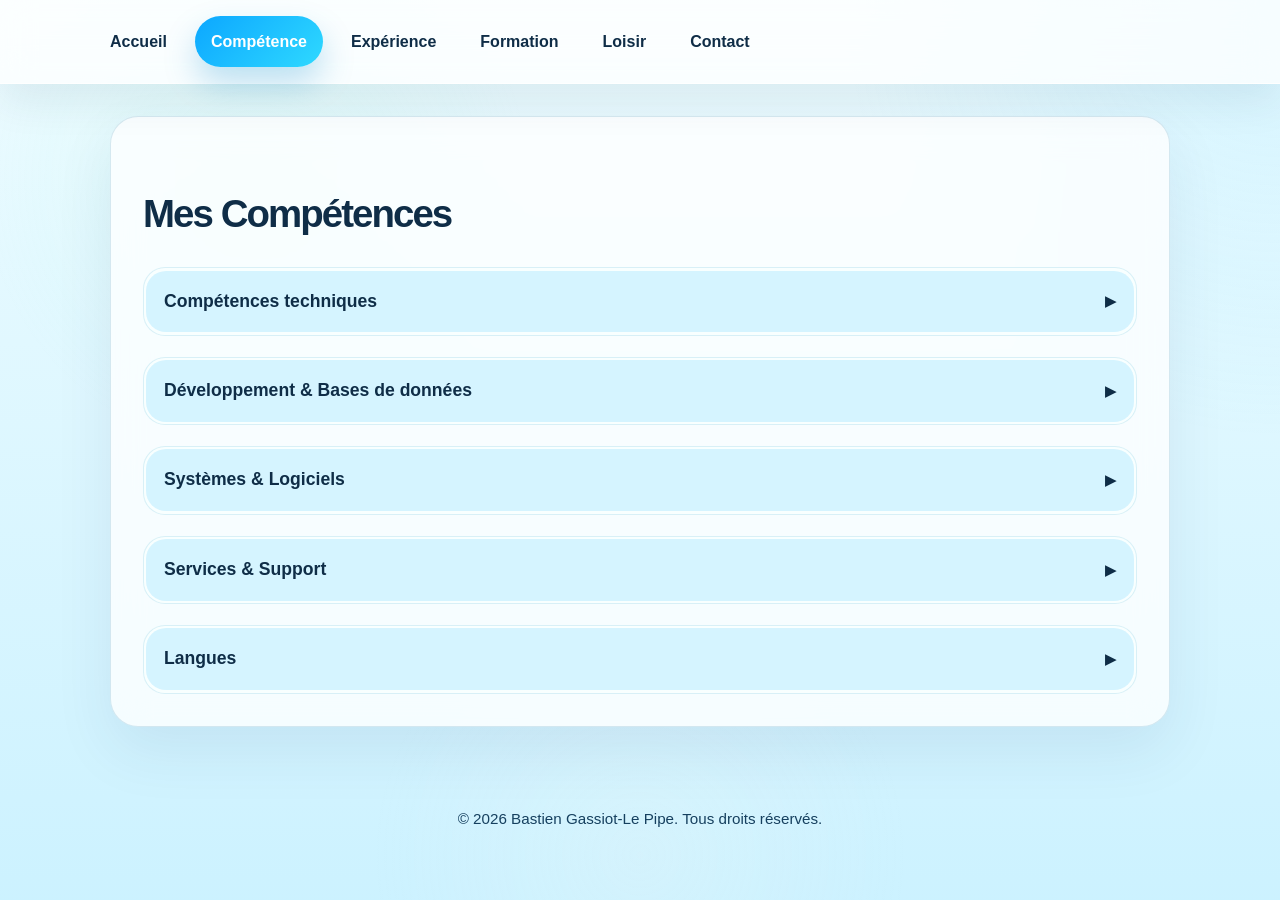
==== competence.html @ abdf5e01 "Add files via upload" ====
<!DOCTYPE html>
<html lang="fr">
<head>
    <meta charset="UTF-8">
    <meta name="viewport" content="width=device-width, initial-scale=1.0">
    <title>Compétences - Bastien Gassiot-Le Pipe</title>
    <link rel="stylesheet" href="styles.css">
</head>
<body>
    <header>
        <nav>
            <ul>
                <li><a href="index.html">Accueil</a></li>
                <li><a href="competence.html" class="active">Compétence</a></li>
                <li><a href="experience.html">Expérience</a></li>
                <li><a href="formation.html">Formation</a></li>
                <li><a href="loisir.html">Loisir</a></li>
                <li><a href="contact.html">Contact</a></li>
            </ul>
        </nav>
    </header>
    <main>
        <section>
            <h1>Mes Compétences</h1>
            <details>
                <summary>Compétences techniques</summary>
                <ul>
                    <li>Installation, configuration et maintenance de postes et équipements informatiques (matériel et réseau)</li>
                    <li>Configurer un poste de travail selon les besoins de l'utilisateur</li>
                    <li>Réaliser une configuration standard sur un poste de travail</li>
                    <li>Intégrer des composants d'équipements informatiques ou bureautiques</li>
                    <li>Changer ou réparer une pièce ou un ensemble défectueux</li>
                    <li>Démonter un équipement ou une installation</li>
                    <li>Dépanner des équipements informatiques (matériel et logiciel)</li>
                    <li>Analyser et résoudre des problèmes courants ou complexes</li>
                    <li>Installer un équipement chez un client</li>
                    <li>Réaliser un câblage réseau (switchs, routeurs, brassage)</li>
                    <li>Réseaux informatiques</li>
                </ul>
            </details>
            <details>
                <summary>Développement & Bases de données</summary>
                <ul>
                    <li>Modélisation et gestion de bases de données (MySQL, SGBD)</li>
                    <li>Microsoft Access</li>
                    <li>SQL</li>
                    <li>Java</li>
                    <li>Développement web : HTML5, CSS, PHP</li>
                    <li>Apache</li>
                    <li>GitLab</li>
                </ul>
            </details>
            <details>
                <summary>Systèmes & Logiciels</summary>
                <ul>
                    <li>Systèmes d'exploitation Windows</li>
                    <li>Systèmes d'exploitation Linux</li>
                    <li>Microsoft Office Suite bureautique</li>
                    <li>LibreOffice</li>
                </ul>
            </details>
            <details>
                <summary>Services & Support</summary>
                <ul>
                    <li>Service client</li>
                    <li>Support informatique</li>
                </ul>
            </details>
            <details>
                <summary>Langues</summary>
                <ul>
                    <li>Anglais technique</li>
                </ul>
            </details>
        </section>
    </main>
    <footer>
        <p>&copy; 2026 Bastien Gassiot-Le Pipe. Tous droits réservés.</p>
    </footer>
</body>
</html>
---- styles.css ----
:root {
    color-scheme: light;
    font-family: "Segoe UI", Frutiger, "Helvetica Neue", Arial, sans-serif;
    --main-bg: rgba(255, 255, 255, 0.86);
    --panel-bg: rgba(255, 255, 255, 0.78);
    --text: #0f2d47;
    --text-muted: #2f506a;
    --accent: #00b2ff;
    --accent-soft: rgba(0, 178, 255, 0.22);
    --border: rgba(26, 118, 162, 0.16);
    --shadow: 0 24px 60px rgba(13, 52, 96, 0.08);
}

* {
    box-sizing: border-box;
}

html {
    scroll-behavior: smooth;
}

body {
    margin: 0;
    min-height: 100vh;
    color: var(--text);
    background-image:
        linear-gradient(rgba(234, 251, 255, 0.82), rgba(193, 239, 255, 0.82));
    background-size: cover;
    background-position: center;
    background-attachment: fixed;
    background-repeat: no-repeat;
    font-size: 16px;
    line-height: 1.7;
}

body::before {
    content: "";
    position: fixed;
    inset: 0;
    background: radial-gradient(circle at top right, rgba(122, 220, 255, 0.18), transparent 28%),
                radial-gradient(circle at 20% 20%, rgba(178, 255, 224, 0.16), transparent 22%),
                radial-gradient(circle at 50% 95%, rgba(255, 248, 238, 0.14), transparent 25%);
    pointer-events: none;
}

body > * {
    position: relative;
    z-index: 1;
}

header {
    position: sticky;
    top: 0;
    z-index: 5;
    background: rgba(255, 255, 255, 0.76);
    backdrop-filter: blur(16px);
    border-bottom: 1px solid rgba(255, 255, 255, 0.8);
    box-shadow: 0 18px 40px rgba(18, 46, 78, 0.08);
}

nav {
    max-width: 1140px;
    margin: 0 auto;
    padding: 1rem 1.5rem;
}

nav ul {
    display: flex;
    flex-wrap: wrap;
    gap: 0.75rem;
    list-style: none;
    margin: 0;
    padding: 0;
}

nav a {
    display: inline-flex;
    align-items: center;
    justify-content: center;
    padding: 0.75rem 1rem;
    border-radius: 999px;
    text-decoration: none;
    color: var(--text);
    font-weight: 600;
    transition: transform 0.22s ease, background-color 0.22s ease, box-shadow 0.22s ease;
}

nav a:hover,
nav a:focus-visible {
    background: rgba(0, 178, 255, 0.18);
    transform: translateY(-1px);
}

nav a.active {
    color: #ffffff;
    background: linear-gradient(135deg, #0ca7ff 0%, #2fd9ff 100%);
    box-shadow: 0 16px 32px rgba(0, 132, 200, 0.25);
}

main {
    max-width: 1100px;
    margin: 2rem auto 3rem;
    padding: 0 1.25rem;
}

section {
    background: var(--panel-bg);
    border: 1px solid var(--border);
    border-radius: 28px;
    box-shadow: var(--shadow);
    backdrop-filter: blur(18px);
    padding: 2rem;
}

section h1 {
    font-size: clamp(2.4rem, 3vw, 3.6rem);
    margin-bottom: 0.5rem;
    letter-spacing: -0.05em;
}

section h2 {
    font-size: 1.35rem;
    margin: 1.5rem 0 0.85rem;
    color: #11668d;
}

section p,
section li {
    color: var(--text-muted);
}

section p {
    margin-bottom: 1rem;
}

section ul {
    list-style: none;
    padding: 0;
    display: grid;
    gap: 0.85rem;
}

section ul li {
    padding: 1rem 1.1rem;
    border-radius: 18px;
    background: rgba(238, 252, 255, 0.94);
    border: 1px solid rgba(71, 170, 212, 0.18);
}

article + article {
    margin-top: 1.8rem;
}

details {
    border: 1px solid rgba(71, 170, 212, 0.18);
    border-radius: 22px;
    background: rgba(248, 255, 255, 0.95);
    padding: 0.15rem;
    margin-top: 1.3rem;
}

details[open] {
    background: rgba(255, 255, 255, 0.98);
}

summary {
    list-style: none;
    cursor: pointer;
    margin: 0;
    padding: 1rem 1.1rem;
    border-radius: 20px;
    background: rgba(0, 178, 255, 0.14);
    color: #0f2d47;
    font-size: 1.1rem;
    font-weight: 700;
    transition: background 0.22s ease, color 0.22s ease;
    position: relative;
}

summary::-webkit-details-marker {
    display: none;
}

summary::after {
    content: "▶";
    position: absolute;
    right: 1.1rem;
    top: 50%;
    transform: translateY(-50%);
    font-size: 0.9rem;
    color: #0f2d47;
    transition: transform 0.22s ease;
}

details[open] summary::after {
    transform: translateY(-50%) rotate(90deg);
}

summary:hover {
    background: rgba(0, 178, 255, 0.22);
    box-shadow: 0 8px 20px rgba(0, 178, 255, 0.12);
}

details[open] summary {
    background: linear-gradient(135deg, rgba(0, 178, 255, 0.26), rgba(62, 219, 255, 0.14));
}

details ul {
    margin: 0;
    padding: 1rem 1.1rem 1.35rem;
}

details ul li {
    margin: 0.55rem 0;
    padding: 0.8rem 0.95rem;
    border-radius: 16px;
    background: rgba(243, 250, 255, 0.9);
    border: 1px solid rgba(120, 197, 235, 0.14);
}

footer {
    max-width: 1100px;
    margin: 0 auto 2rem;
    padding: 1rem 1.25rem;
    color: #16405f;
    font-size: 0.95rem;
    text-align: center;
}

form {
    display: grid;
    gap: 1.5rem;
    max-width: 600px;
    margin: 0 auto;
}

form div {
    display: flex;
    flex-direction: column;
    gap: 0.5rem;
}

label {
    font-weight: 600;
    color: #0f2d47;
}

input,
textarea {
    padding: 0.75rem;
    border: 1px solid rgba(71, 170, 212, 0.18);
    border-radius: 12px;
    background: rgba(248, 255, 255, 0.95);
    color: var(--text);
    font-family: inherit;
    font-size: 1rem;
    transition: border-color 0.22s ease, box-shadow 0.22s ease;
}

input:focus,
textarea:focus {
    outline: none;
    border-color: var(--accent);
    box-shadow: 0 0 0 3px rgba(0, 178, 255, 0.12);
}

button {
    padding: 0.75rem 1.5rem;
    border: none;
    border-radius: 999px;
    background: linear-gradient(135deg, #0ca7ff 0%, #2fd9ff 100%);
    color: #ffffff;
    font-weight: 600;
    font-size: 1rem;
    cursor: pointer;
    transition: transform 0.22s ease, box-shadow 0.22s ease;
}

button:hover {
    transform: translateY(-2px);
    box-shadow: 0 12px 28px rgba(0, 132, 200, 0.3);
}

section a {
    color: var(--accent);
    text-decoration: none;
    transition: color 0.22s ease;
}

section a:hover {
    color: #0ca7ff;
    text-decoration: underline;
}

@media (max-width: 760px) {
    nav {
        padding: 0.9rem 1rem;
    }

    nav ul {
        flex-direction: column;
        align-items: stretch;
    }

    section {
        padding: 1.4rem;
    }
}
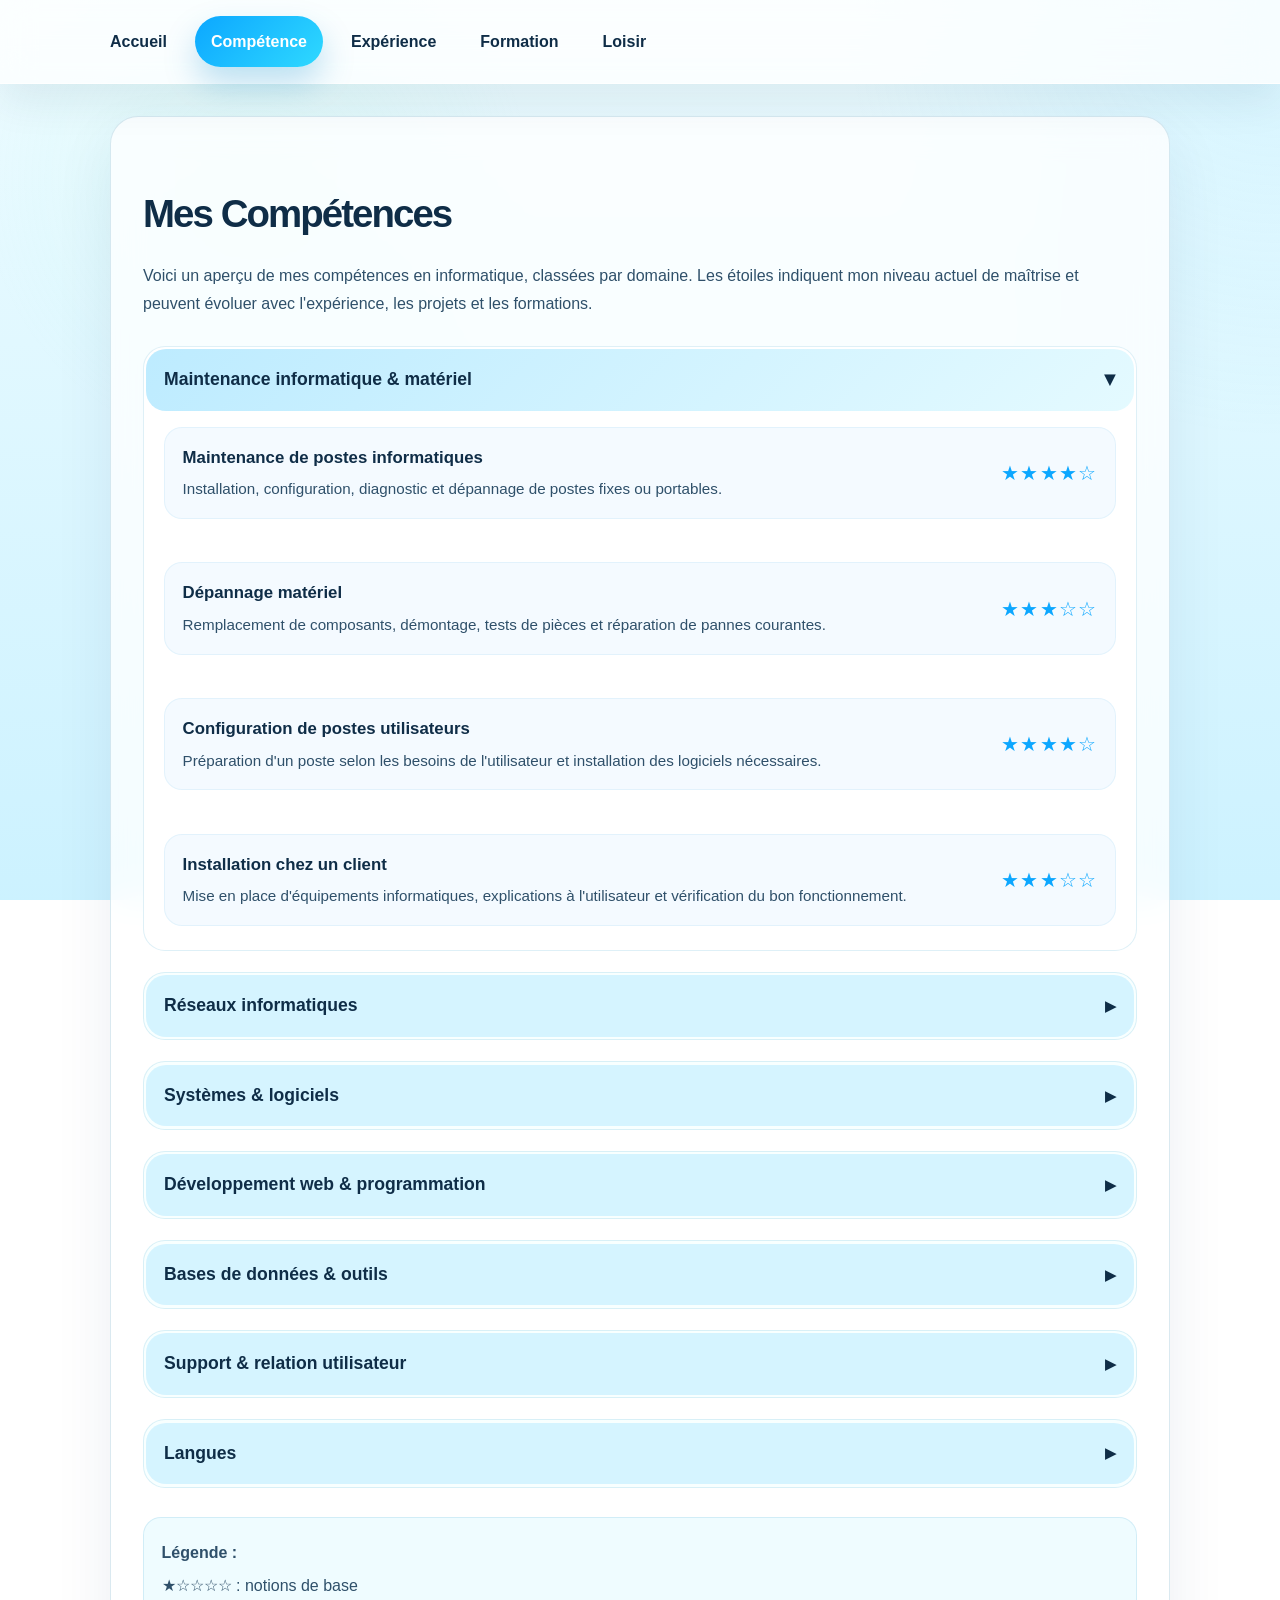
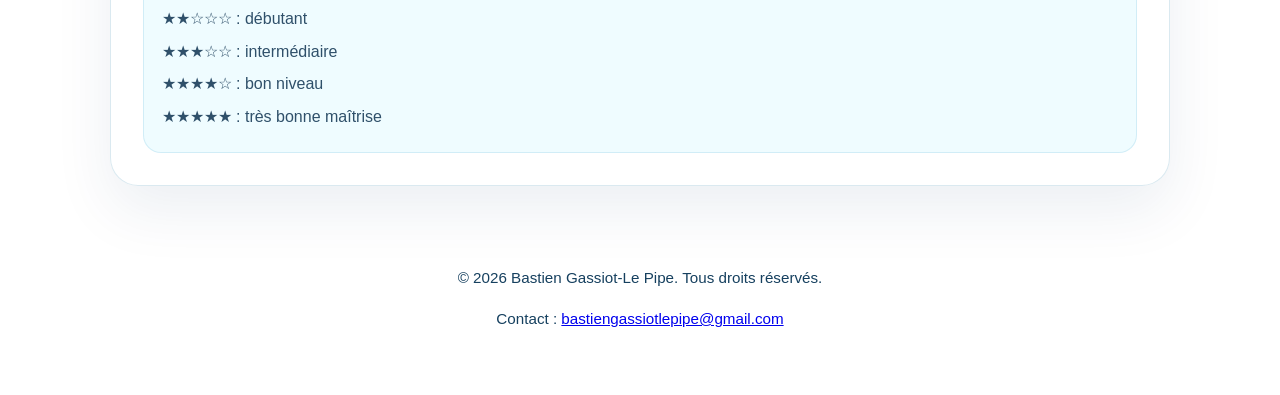
==== commit dc5012f4: "Add files via upload" ====
--- a/competence.html
+++ b/competence.html
@@ -1,81 +1,293 @@
-<!DOCTYPE html>
-<html lang="fr">
-<head>
-    <meta charset="UTF-8">
-    <meta name="viewport" content="width=device-width, initial-scale=1.0">
-    <title>Compétences - Bastien Gassiot-Le Pipe</title>
-    <link rel="stylesheet" href="styles.css">
-</head>
-<body>
-    <header>
-        <nav>
-            <ul>
-                <li><a href="index.html">Accueil</a></li>
-                <li><a href="competence.html" class="active">Compétence</a></li>
-                <li><a href="experience.html">Expérience</a></li>
-                <li><a href="formation.html">Formation</a></li>
-                <li><a href="loisir.html">Loisir</a></li>
-                <li><a href="contact.html">Contact</a></li>
-            </ul>
-        </nav>
-    </header>
-    <main>
-        <section>
-            <h1>Mes Compétences</h1>
-            <details>
-                <summary>Compétences techniques</summary>
-                <ul>
-                    <li>Installation, configuration et maintenance de postes et équipements informatiques (matériel et réseau)</li>
-                    <li>Configurer un poste de travail selon les besoins de l'utilisateur</li>
-                    <li>Réaliser une configuration standard sur un poste de travail</li>
-                    <li>Intégrer des composants d'équipements informatiques ou bureautiques</li>
-                    <li>Changer ou réparer une pièce ou un ensemble défectueux</li>
-                    <li>Démonter un équipement ou une installation</li>
-                    <li>Dépanner des équipements informatiques (matériel et logiciel)</li>
-                    <li>Analyser et résoudre des problèmes courants ou complexes</li>
-                    <li>Installer un équipement chez un client</li>
-                    <li>Réaliser un câblage réseau (switchs, routeurs, brassage)</li>
-                    <li>Réseaux informatiques</li>
-                </ul>
-            </details>
-            <details>
-                <summary>Développement & Bases de données</summary>
-                <ul>
-                    <li>Modélisation et gestion de bases de données (MySQL, SGBD)</li>
-                    <li>Microsoft Access</li>
-                    <li>SQL</li>
-                    <li>Java</li>
-                    <li>Développement web : HTML5, CSS, PHP</li>
-                    <li>Apache</li>
-                    <li>GitLab</li>
-                </ul>
-            </details>
-            <details>
-                <summary>Systèmes & Logiciels</summary>
-                <ul>
-                    <li>Systèmes d'exploitation Windows</li>
-                    <li>Systèmes d'exploitation Linux</li>
-                    <li>Microsoft Office Suite bureautique</li>
-                    <li>LibreOffice</li>
-                </ul>
-            </details>
-            <details>
-                <summary>Services & Support</summary>
-                <ul>
-                    <li>Service client</li>
-                    <li>Support informatique</li>
-                </ul>
-            </details>
-            <details>
-                <summary>Langues</summary>
-                <ul>
-                    <li>Anglais technique</li>
-                </ul>
-            </details>
-        </section>
-    </main>
-    <footer>
-        <p>&copy; 2026 Bastien Gassiot-Le Pipe. Tous droits réservés.</p>
-    </footer>
-</body>
-</html>+<!DOCTYPE html>
+<html lang="fr">
+<head>
+    <meta charset="UTF-8">
+    <meta name="viewport" content="width=device-width, initial-scale=1.0">
+    <title>Compétences - Bastien Gassiot-Le Pipe</title>
+    <link rel="stylesheet" href="styles.css">
+</head>
+<body>
+    <header>
+        <nav>
+            <ul>
+                <li><a href="index.html">Accueil</a></li>
+                <li><a href="competence.html" class="active">Compétence</a></li>
+                <li><a href="experience.html">Expérience</a></li>
+                <li><a href="formation.html">Formation</a></li>
+                <li><a href="loisir.html">Loisir</a></li>
+            </ul>
+        </nav>
+    </header>
+
+    <main>
+        <section>
+            <h1>Mes Compétences</h1>
+
+            <p class="intro-competences">
+                Voici un aperçu de mes compétences en informatique, classées par domaine. Les étoiles indiquent mon niveau actuel de maîtrise et peuvent évoluer avec l'expérience, les projets et les formations.
+            </p>
+
+            <details open>
+                <summary>Maintenance informatique & matériel</summary>
+
+                <div class="competence-category">
+                    <article class="skill-card">
+                        <div>
+                            <h3>Maintenance de postes informatiques</h3>
+                            <p>Installation, configuration, diagnostic et dépannage de postes fixes ou portables.</p>
+                        </div>
+                        <div class="stars" aria-label="Niveau à modifier">★★★★☆</div>
+                    </article>
+
+                    <article class="skill-card">
+                        <div>
+                            <h3>Dépannage matériel</h3>
+                            <p>Remplacement de composants, démontage, tests de pièces et réparation de pannes courantes.</p>
+                        </div>
+                        <div class="stars" aria-label="Niveau à modifier">★★★☆☆</div>
+                    </article>
+
+                    <article class="skill-card">
+                        <div>
+                            <h3>Configuration de postes utilisateurs</h3>
+                            <p>Préparation d'un poste selon les besoins de l'utilisateur et installation des logiciels nécessaires.</p>
+                        </div>
+                        <div class="stars" aria-label="Niveau à modifier">★★★★☆</div>
+                    </article>
+
+                    <article class="skill-card">
+                        <div>
+                            <h3>Installation chez un client</h3>
+                            <p>Mise en place d'équipements informatiques, explications à l'utilisateur et vérification du bon fonctionnement.</p>
+                        </div>
+                        <div class="stars" aria-label="Niveau à modifier">★★★☆☆</div>
+                    </article>
+                </div>
+            </details>
+
+            <details>
+                <summary>Réseaux informatiques</summary>
+
+                <div class="competence-category">
+                    <article class="skill-card">
+                        <div>
+                            <h3>Câblage réseau</h3>
+                            <p>Réalisation, test et organisation de câbles RJ45, brassage, switchs et routeurs.</p>
+                        </div>
+                        <div class="stars" aria-label="Niveau à modifier">★★☆☆☆</div>
+                    </article>
+
+                    <article class="skill-card">
+                        <div>
+                            <h3>Configuration réseau de base</h3>
+                            <p>Paramétrage IP, DNS, connexion au domaine et résolution de problèmes réseau courants.</p>
+                        </div>
+                        <div class="stars" aria-label="Niveau à modifier">★★☆☆☆</div>
+                    </article>
+
+                    <article class="skill-card">
+                        <div>
+                            <h3>Analyse de problèmes réseau</h3>
+                            <p>Identification des causes possibles d'une panne réseau et recherche de solutions adaptées.</p>
+                        </div>
+                        <div class="stars" aria-label="Niveau à modifier">★★☆☆☆</div>
+                    </article>
+                </div>
+            </details>
+
+            <details>
+                <summary>Systèmes & logiciels</summary>
+
+                <div class="competence-category">
+                    <article class="skill-card">
+                        <div>
+                            <h3>Windows</h3>
+                            <p>Installation, configuration, dépannage, gestion des paramètres système et support utilisateur.</p>
+                        </div>
+                        <div class="stars" aria-label="Niveau à modifier">★★★★☆</div>
+                    </article>
+
+                    <article class="skill-card">
+                        <div>
+                            <h3>Linux</h3>
+                            <p>Utilisation, configuration de base, terminal, installation de logiciels et résolution de problèmes courants.</p>
+                        </div>
+                        <div class="stars" aria-label="Niveau à modifier">★★★☆☆</div>
+                    </article>
+
+                    <article class="skill-card">
+                        <div>
+                            <h3>Suite bureautique</h3>
+                            <p>Utilisation de Microsoft Office et LibreOffice pour la rédaction, les tableaux et la mise en forme de documents.</p>
+                        </div>
+                        <div class="stars" aria-label="Niveau à modifier">★★★★☆</div>
+                    </article>
+
+                    <article class="skill-card">
+                        <div>
+                            <h3>Apache</h3>
+                            <p>Installation et utilisation dans le cadre de projets web et d'environnements de développement.</p>
+                        </div>
+                        <div class="stars" aria-label="Niveau à modifier">★★★☆☆</div>
+                    </article>
+                </div>
+            </details>
+
+            <details>
+                <summary>Développement web & programmation</summary>
+
+                <div class="competence-category">
+                    <article class="skill-card">
+                        <div>
+                            <h3>HTML5</h3>
+                            <p>Création de pages web structurées, lisibles et adaptées à différents contenus.</p>
+                        </div>
+                        <div class="stars" aria-label="Niveau à modifier">★★★★☆</div>
+                    </article>
+
+                    <article class="skill-card">
+                        <div>
+                            <h3>CSS</h3>
+                            <p>Mise en forme de pages web, responsive design, couleurs, espacements et amélioration visuelle.</p>
+                        </div>
+                        <div class="stars" aria-label="Niveau à modifier">★☆☆☆☆</div>
+                    </article>
+
+                    <article class="skill-card">
+                        <div>
+                            <h3>PHP</h3>
+                            <p>Création de fonctionnalités côté serveur et interaction avec des bases de données.</p>
+                        </div>
+                        <div class="stars" aria-label="Niveau à modifier">★★★★☆</div>
+                    </article>
+
+                    <article class="skill-card">
+                        <div>
+                            <h3>Java</h3>
+                            <p>Programmation orientée objet, exercices et projets réalisés dans le cadre de la formation.</p>
+                        </div>
+                        <div class="stars" aria-label="Niveau à modifier">★★☆☆☆</div>
+                    </article>
+
+                    <article class="skill-card">
+                        <div>
+                            <h3>JavaScript</h3>
+                            <p>Utilisation pour des projets web et des projets personnels, notamment l'automatisation et les bots Discord.</p>
+                        </div>
+                        <div class="stars" aria-label="Niveau à modifier">★☆☆☆☆</div>
+                    </article>
+                </div>
+            </details>
+
+            <details>
+                <summary>Bases de données & outils</summary>
+
+                <div class="competence-category">
+                    <article class="skill-card">
+                        <div>
+                            <h3>SQL</h3>
+                            <p>Création, modification et interrogation de bases de données relationnelles.</p>
+                        </div>
+                        <div class="stars" aria-label="Niveau à modifier">★★★★☆</div>
+                    </article>
+
+                    <article class="skill-card">
+                        <div>
+                            <h3>MySQL</h3>
+                            <p>Gestion de bases de données dans le cadre de projets web et de formation.</p>
+                        </div>
+                        <div class="stars" aria-label="Niveau à modifier">★★★★☆</div>
+                    </article>
+
+                    <article class="skill-card">
+                        <div>
+                            <h3>Microsoft Access</h3>
+                            <p>Modification d'outils existants, requêtes, formulaires et automatisation avec Visual Basic.</p>
+                        </div>
+                        <div class="stars" aria-label="Niveau à modifier">★★☆☆☆</div>
+                    </article>
+
+                    <article class="skill-card">
+                        <div>
+                            <h3>GitLab</h3>
+                            <p>Utilisation pour le suivi de projets, la gestion de versions et le travail organisé sur du code.</p>
+                        </div>
+                        <div class="stars" aria-label="Niveau à modifier">★★★☆☆</div>
+                    </article>
+                </div>
+            </details>
+
+            <details>
+                <summary>Support & relation utilisateur</summary>
+
+                <div class="competence-category">
+                    <article class="skill-card">
+                        <div>
+                            <h3>Support informatique</h3>
+                            <p>Assistance aux utilisateurs, diagnostic, résolution de problèmes et accompagnement à distance ou sur site.</p>
+                        </div>
+                        <div class="stars" aria-label="Niveau à modifier">★★★☆☆</div>
+                    </article>
+
+                    <article class="skill-card">
+                        <div>
+                            <h3>Service client</h3>
+                            <p>Écoute du besoin, explications claires, patience et adaptation au niveau technique de l'utilisateur.</p>
+                        </div>
+                        <div class="stars" aria-label="Niveau à modifier">★☆☆☆☆</div>
+                    </article>
+
+                    <article class="skill-card">
+                        <div>
+                            <h3>Gestion de tickets</h3>
+                            <p>Suivi de demandes, priorisation, documentation des actions et coordination avec les équipes techniques.</p>
+                        </div>
+                        <div class="stars" aria-label="Niveau à modifier">★★★☆☆</div>
+                    </article>
+                </div>
+            </details>
+
+            <details>
+                <summary>Langues</summary>
+
+                <div class="competence-category">
+                    <article class="skill-card">
+                        <div>
+                            <h3>Français</h3>
+                            <p>Langue maternelle.</p>
+                        </div>
+                        <div class="stars" aria-label="Niveau à modifier">★★★★★</div>
+                    </article>
+
+                    <article class="skill-card">
+                        <div>
+                            <h3>Anglais technique</h3>
+                            <p>Lecture de documentation technique, compréhension de messages d'erreur et recherche de solutions.</p>
+                        </div>
+                        <div class="stars" aria-label="Niveau à modifier">★★★★☆</div>
+                    </article>
+                </div>
+            </details>
+
+            <div class="legend">
+                <p><strong>Légende :</strong></p>
+                <p>★☆☆☆☆ : notions de base</p>
+                <p>★★☆☆☆ : débutant</p>
+                <p>★★★☆☆ : intermédiaire</p>
+                <p>★★★★☆ : bon niveau</p>
+                <p>★★★★★ : très bonne maîtrise</p>
+            </div>
+        </section>
+    </main>
+    <footer>
+        <p>&copy; 2026 Bastien Gassiot-Le Pipe. Tous droits réservés.</p>
+
+        <p>
+            Contact :
+            <a href="mailto:tonmail@email.fr">
+                bastiengassiotlepipe@gmail.com
+            </a>
+        </p>
+    </footer>
+</body>
+</html>
--- a/styles.css
+++ b/styles.css
@@ -1,308 +1,394 @@
-:root {
-    color-scheme: light;
-    font-family: "Segoe UI", Frutiger, "Helvetica Neue", Arial, sans-serif;
-    --main-bg: rgba(255, 255, 255, 0.86);
-    --panel-bg: rgba(255, 255, 255, 0.78);
-    --text: #0f2d47;
-    --text-muted: #2f506a;
-    --accent: #00b2ff;
-    --accent-soft: rgba(0, 178, 255, 0.22);
-    --border: rgba(26, 118, 162, 0.16);
-    --shadow: 0 24px 60px rgba(13, 52, 96, 0.08);
-}
-
-* {
-    box-sizing: border-box;
-}
-
-html {
-    scroll-behavior: smooth;
-}
-
-body {
-    margin: 0;
-    min-height: 100vh;
-    color: var(--text);
-    background-image:
-        linear-gradient(rgba(234, 251, 255, 0.82), rgba(193, 239, 255, 0.82));
-    background-size: cover;
-    background-position: center;
-    background-attachment: fixed;
-    background-repeat: no-repeat;
-    font-size: 16px;
-    line-height: 1.7;
-}
-
-body::before {
-    content: "";
-    position: fixed;
-    inset: 0;
-    background: radial-gradient(circle at top right, rgba(122, 220, 255, 0.18), transparent 28%),
-                radial-gradient(circle at 20% 20%, rgba(178, 255, 224, 0.16), transparent 22%),
-                radial-gradient(circle at 50% 95%, rgba(255, 248, 238, 0.14), transparent 25%);
-    pointer-events: none;
-}
-
-body > * {
-    position: relative;
-    z-index: 1;
-}
-
-header {
-    position: sticky;
-    top: 0;
-    z-index: 5;
-    background: rgba(255, 255, 255, 0.76);
-    backdrop-filter: blur(16px);
-    border-bottom: 1px solid rgba(255, 255, 255, 0.8);
-    box-shadow: 0 18px 40px rgba(18, 46, 78, 0.08);
-}
-
-nav {
-    max-width: 1140px;
-    margin: 0 auto;
-    padding: 1rem 1.5rem;
-}
-
-nav ul {
-    display: flex;
-    flex-wrap: wrap;
-    gap: 0.75rem;
-    list-style: none;
-    margin: 0;
-    padding: 0;
-}
-
-nav a {
-    display: inline-flex;
-    align-items: center;
-    justify-content: center;
-    padding: 0.75rem 1rem;
-    border-radius: 999px;
-    text-decoration: none;
-    color: var(--text);
-    font-weight: 600;
-    transition: transform 0.22s ease, background-color 0.22s ease, box-shadow 0.22s ease;
-}
-
-nav a:hover,
-nav a:focus-visible {
-    background: rgba(0, 178, 255, 0.18);
-    transform: translateY(-1px);
-}
-
-nav a.active {
-    color: #ffffff;
-    background: linear-gradient(135deg, #0ca7ff 0%, #2fd9ff 100%);
-    box-shadow: 0 16px 32px rgba(0, 132, 200, 0.25);
-}
-
-main {
-    max-width: 1100px;
-    margin: 2rem auto 3rem;
-    padding: 0 1.25rem;
-}
-
-section {
-    background: var(--panel-bg);
-    border: 1px solid var(--border);
-    border-radius: 28px;
-    box-shadow: var(--shadow);
-    backdrop-filter: blur(18px);
-    padding: 2rem;
-}
-
-section h1 {
-    font-size: clamp(2.4rem, 3vw, 3.6rem);
-    margin-bottom: 0.5rem;
-    letter-spacing: -0.05em;
-}
-
-section h2 {
-    font-size: 1.35rem;
-    margin: 1.5rem 0 0.85rem;
-    color: #11668d;
-}
-
-section p,
-section li {
-    color: var(--text-muted);
-}
-
-section p {
-    margin-bottom: 1rem;
-}
-
-section ul {
-    list-style: none;
-    padding: 0;
-    display: grid;
-    gap: 0.85rem;
-}
-
-section ul li {
-    padding: 1rem 1.1rem;
-    border-radius: 18px;
-    background: rgba(238, 252, 255, 0.94);
-    border: 1px solid rgba(71, 170, 212, 0.18);
-}
-
-article + article {
-    margin-top: 1.8rem;
-}
-
-details {
-    border: 1px solid rgba(71, 170, 212, 0.18);
-    border-radius: 22px;
-    background: rgba(248, 255, 255, 0.95);
-    padding: 0.15rem;
-    margin-top: 1.3rem;
-}
-
-details[open] {
-    background: rgba(255, 255, 255, 0.98);
-}
-
-summary {
-    list-style: none;
-    cursor: pointer;
-    margin: 0;
-    padding: 1rem 1.1rem;
-    border-radius: 20px;
-    background: rgba(0, 178, 255, 0.14);
-    color: #0f2d47;
-    font-size: 1.1rem;
-    font-weight: 700;
-    transition: background 0.22s ease, color 0.22s ease;
-    position: relative;
-}
-
-summary::-webkit-details-marker {
-    display: none;
-}
-
-summary::after {
-    content: "▶";
-    position: absolute;
-    right: 1.1rem;
-    top: 50%;
-    transform: translateY(-50%);
-    font-size: 0.9rem;
-    color: #0f2d47;
-    transition: transform 0.22s ease;
-}
-
-details[open] summary::after {
-    transform: translateY(-50%) rotate(90deg);
-}
-
-summary:hover {
-    background: rgba(0, 178, 255, 0.22);
-    box-shadow: 0 8px 20px rgba(0, 178, 255, 0.12);
-}
-
-details[open] summary {
-    background: linear-gradient(135deg, rgba(0, 178, 255, 0.26), rgba(62, 219, 255, 0.14));
-}
-
-details ul {
-    margin: 0;
-    padding: 1rem 1.1rem 1.35rem;
-}
-
-details ul li {
-    margin: 0.55rem 0;
-    padding: 0.8rem 0.95rem;
-    border-radius: 16px;
-    background: rgba(243, 250, 255, 0.9);
-    border: 1px solid rgba(120, 197, 235, 0.14);
-}
-
-footer {
-    max-width: 1100px;
-    margin: 0 auto 2rem;
-    padding: 1rem 1.25rem;
-    color: #16405f;
-    font-size: 0.95rem;
-    text-align: center;
-}
-
-form {
-    display: grid;
-    gap: 1.5rem;
-    max-width: 600px;
-    margin: 0 auto;
-}
-
-form div {
-    display: flex;
-    flex-direction: column;
-    gap: 0.5rem;
-}
-
-label {
-    font-weight: 600;
-    color: #0f2d47;
-}
-
-input,
-textarea {
-    padding: 0.75rem;
-    border: 1px solid rgba(71, 170, 212, 0.18);
-    border-radius: 12px;
-    background: rgba(248, 255, 255, 0.95);
-    color: var(--text);
-    font-family: inherit;
-    font-size: 1rem;
-    transition: border-color 0.22s ease, box-shadow 0.22s ease;
-}
-
-input:focus,
-textarea:focus {
-    outline: none;
-    border-color: var(--accent);
-    box-shadow: 0 0 0 3px rgba(0, 178, 255, 0.12);
-}
-
-button {
-    padding: 0.75rem 1.5rem;
-    border: none;
-    border-radius: 999px;
-    background: linear-gradient(135deg, #0ca7ff 0%, #2fd9ff 100%);
-    color: #ffffff;
-    font-weight: 600;
-    font-size: 1rem;
-    cursor: pointer;
-    transition: transform 0.22s ease, box-shadow 0.22s ease;
-}
-
-button:hover {
-    transform: translateY(-2px);
-    box-shadow: 0 12px 28px rgba(0, 132, 200, 0.3);
-}
-
-section a {
-    color: var(--accent);
-    text-decoration: none;
-    transition: color 0.22s ease;
-}
-
-section a:hover {
-    color: #0ca7ff;
-    text-decoration: underline;
-}
-
-@media (max-width: 760px) {
-    nav {
-        padding: 0.9rem 1rem;
-    }
-
-    nav ul {
-        flex-direction: column;
-        align-items: stretch;
-    }
-
-    section {
-        padding: 1.4rem;
-    }
-}
+:root {
+    color-scheme: light;
+    font-family: "Segoe UI", Frutiger, "Helvetica Neue", Arial, sans-serif;
+    --main-bg: rgba(255, 255, 255, 0.86);
+    --panel-bg: rgba(255, 255, 255, 0.78);
+    --text: #0f2d47;
+    --text-muted: #2f506a;
+    --accent: #00b2ff;
+    --accent-soft: rgba(0, 178, 255, 0.22);
+    --border: rgba(26, 118, 162, 0.16);
+    --shadow: 0 24px 60px rgba(13, 52, 96, 0.08);
+}
+
+* {
+    box-sizing: border-box;
+}
+
+html {
+    scroll-behavior: smooth;
+}
+
+body {
+    margin: 0;
+    min-height: 100vh;
+    color: var(--text);
+    background-image:
+        linear-gradient(rgba(234, 251, 255, 0.82), rgba(193, 239, 255, 0.82));
+    background-size: cover;
+    background-position: center;
+    background-attachment: fixed;
+    background-repeat: no-repeat;
+    font-size: 16px;
+    line-height: 1.7;
+}
+
+body::before {
+    content: "";
+    position: fixed;
+    inset: 0;
+    background: radial-gradient(circle at top right, rgba(122, 220, 255, 0.18), transparent 28%),
+                radial-gradient(circle at 20% 20%, rgba(178, 255, 224, 0.16), transparent 22%),
+                radial-gradient(circle at 50% 95%, rgba(255, 248, 238, 0.14), transparent 25%);
+    pointer-events: none;
+}
+
+body > * {
+    position: relative;
+    z-index: 1;
+}
+
+header {
+    position: sticky;
+    top: 0;
+    z-index: 5;
+    background: rgba(255, 255, 255, 0.76);
+    backdrop-filter: blur(16px);
+    border-bottom: 1px solid rgba(255, 255, 255, 0.8);
+    box-shadow: 0 18px 40px rgba(18, 46, 78, 0.08);
+}
+
+nav {
+    max-width: 1140px;
+    margin: 0 auto;
+    padding: 1rem 1.5rem;
+}
+
+nav ul {
+    display: flex;
+    flex-wrap: wrap;
+    gap: 0.75rem;
+    list-style: none;
+    margin: 0;
+    padding: 0;
+}
+
+nav a {
+    display: inline-flex;
+    align-items: center;
+    justify-content: center;
+    padding: 0.75rem 1rem;
+    border-radius: 999px;
+    text-decoration: none;
+    color: var(--text);
+    font-weight: 600;
+    transition: transform 0.22s ease, background-color 0.22s ease, box-shadow 0.22s ease;
+}
+
+nav a:hover,
+nav a:focus-visible {
+    background: rgba(0, 178, 255, 0.18);
+    transform: translateY(-1px);
+}
+
+nav a.active {
+    color: #ffffff;
+    background: linear-gradient(135deg, #0ca7ff 0%, #2fd9ff 100%);
+    box-shadow: 0 16px 32px rgba(0, 132, 200, 0.25);
+}
+
+main {
+    max-width: 1100px;
+    margin: 2rem auto 3rem;
+    padding: 0 1.25rem;
+}
+
+section {
+    background: var(--panel-bg);
+    border: 1px solid var(--border);
+    border-radius: 28px;
+    box-shadow: var(--shadow);
+    backdrop-filter: blur(18px);
+    padding: 2rem;
+}
+
+section h1 {
+    font-size: clamp(2.4rem, 3vw, 3.6rem);
+    margin-bottom: 0.5rem;
+    letter-spacing: -0.05em;
+}
+
+section h2 {
+    font-size: 1.35rem;
+    margin: 1.5rem 0 0.85rem;
+    color: #11668d;
+}
+
+section p,
+section li {
+    color: var(--text-muted);
+}
+
+section p {
+    margin-bottom: 1rem;
+}
+
+section ul {
+    list-style: none;
+    padding: 0;
+    display: grid;
+    gap: 0.85rem;
+}
+
+section ul li {
+    padding: 1rem 1.1rem;
+    border-radius: 18px;
+    background: rgba(238, 252, 255, 0.94);
+    border: 1px solid rgba(71, 170, 212, 0.18);
+}
+
+article + article {
+    margin-top: 1.8rem;
+}
+
+details {
+    border: 1px solid rgba(71, 170, 212, 0.18);
+    border-radius: 22px;
+    background: rgba(248, 255, 255, 0.95);
+    padding: 0.15rem;
+    margin-top: 1.3rem;
+}
+
+details[open] {
+    background: rgba(255, 255, 255, 0.98);
+}
+
+summary {
+    list-style: none;
+    cursor: pointer;
+    margin: 0;
+    padding: 1rem 1.1rem;
+    border-radius: 20px;
+    background: rgba(0, 178, 255, 0.14);
+    color: #0f2d47;
+    font-size: 1.1rem;
+    font-weight: 700;
+    transition: background 0.22s ease, color 0.22s ease;
+    position: relative;
+}
+
+summary::-webkit-details-marker {
+    display: none;
+}
+
+summary::after {
+    content: "▶";
+    position: absolute;
+    right: 1.1rem;
+    top: 50%;
+    transform: translateY(-50%);
+    font-size: 0.9rem;
+    color: #0f2d47;
+    transition: transform 0.22s ease;
+}
+
+details[open] summary::after {
+    transform: translateY(-50%) rotate(90deg);
+}
+
+summary:hover {
+    background: rgba(0, 178, 255, 0.22);
+    box-shadow: 0 8px 20px rgba(0, 178, 255, 0.12);
+}
+
+details[open] summary {
+    background: linear-gradient(135deg, rgba(0, 178, 255, 0.26), rgba(62, 219, 255, 0.14));
+}
+
+details ul {
+    margin: 0;
+    padding: 1rem 1.1rem 1.35rem;
+}
+
+details ul li {
+    margin: 0.55rem 0;
+    padding: 0.8rem 0.95rem;
+    border-radius: 16px;
+    background: rgba(243, 250, 255, 0.9);
+    border: 1px solid rgba(120, 197, 235, 0.14);
+}
+
+footer {
+    max-width: 1100px;
+    margin: 0 auto 2rem;
+    padding: 1rem 1.25rem;
+    color: #16405f;
+    font-size: 0.95rem;
+    text-align: center;
+}
+
+form {
+    display: grid;
+    gap: 1.5rem;
+    max-width: 600px;
+    margin: 0 auto;
+}
+
+form div {
+    display: flex;
+    flex-direction: column;
+    gap: 0.5rem;
+}
+
+label {
+    font-weight: 600;
+    color: #0f2d47;
+}
+
+input,
+textarea {
+    padding: 0.75rem;
+    border: 1px solid rgba(71, 170, 212, 0.18);
+    border-radius: 12px;
+    background: rgba(248, 255, 255, 0.95);
+    color: var(--text);
+    font-family: inherit;
+    font-size: 1rem;
+    transition: border-color 0.22s ease, box-shadow 0.22s ease;
+}
+
+input:focus,
+textarea:focus {
+    outline: none;
+    border-color: var(--accent);
+    box-shadow: 0 0 0 3px rgba(0, 178, 255, 0.12);
+}
+
+button {
+    padding: 0.75rem 1.5rem;
+    border: none;
+    border-radius: 999px;
+    background: linear-gradient(135deg, #0ca7ff 0%, #2fd9ff 100%);
+    color: #ffffff;
+    font-weight: 600;
+    font-size: 1rem;
+    cursor: pointer;
+    transition: transform 0.22s ease, box-shadow 0.22s ease;
+}
+
+button:hover {
+    transform: translateY(-2px);
+    box-shadow: 0 12px 28px rgba(0, 132, 200, 0.3);
+}
+
+section a {
+    color: var(--accent);
+    text-decoration: none;
+    transition: color 0.22s ease;
+}
+
+section a:hover {
+    color: #0ca7ff;
+    text-decoration: underline;
+}
+
+
+/* ===== Page Compétences : cartes avec étoiles ===== */
+
+.intro-competences {
+    margin-bottom: 1.8rem;
+}
+
+.competence-category {
+    display: grid;
+    gap: 0.9rem;
+    margin: 0;
+    padding: 1rem 1.1rem 1.35rem;
+}
+
+.skill-card {
+    display: grid;
+    grid-template-columns: 1fr auto;
+    gap: 1rem;
+    align-items: center;
+    padding: 1rem 1.1rem;
+    border-radius: 18px;
+    background: rgba(243, 250, 255, 0.9);
+    border: 1px solid rgba(120, 197, 235, 0.14);
+}
+
+.skill-card h3 {
+    margin: 0 0 0.25rem;
+    color: #0f2d47;
+    font-size: 1.05rem;
+}
+
+.skill-card p {
+    margin: 0;
+    color: var(--text-muted);
+    font-size: 0.95rem;
+}
+
+.stars {
+    min-width: 7.5rem;
+    text-align: right;
+    color: #0ca7ff;
+    font-size: 1.25rem;
+    letter-spacing: 0.08rem;
+    white-space: nowrap;
+}
+
+.legend {
+    margin-top: 1.8rem;
+    padding: 1rem 1.1rem;
+    border-radius: 18px;
+    background: rgba(238, 252, 255, 0.94);
+    border: 1px solid rgba(71, 170, 212, 0.18);
+}
+
+.legend p {
+    margin: 0.35rem 0;
+}
+
+@media (max-width: 760px) {
+    nav {
+        padding: 0.9rem 1rem;
+    }
+
+    nav ul {
+        flex-direction: column;
+        align-items: stretch;
+    }
+
+    section {
+        padding: 1.4rem;
+    }
+
+    .skill-card {
+        grid-template-columns: 1fr;
+    }
+
+    .stars {
+        text-align: left;
+    }
+
+    .quick-links {
+        display: flex;
+        gap: 1rem;
+        flex-wrap: wrap;
+        margin-top: 2rem;
+    }
+
+    .quick-links a {
+        padding: 0.8rem 1.2rem;
+        border-radius: 999px;
+        background: rgba(0, 178, 255, 0.12);
+        border: 1px solid rgba(0, 178, 255, 0.18);
+        text-decoration: none;
+        font-weight: 600;
+    }
+
+    .quick-links a:hover {
+        background: rgba(0, 178, 255, 0.22);
+    }
+}
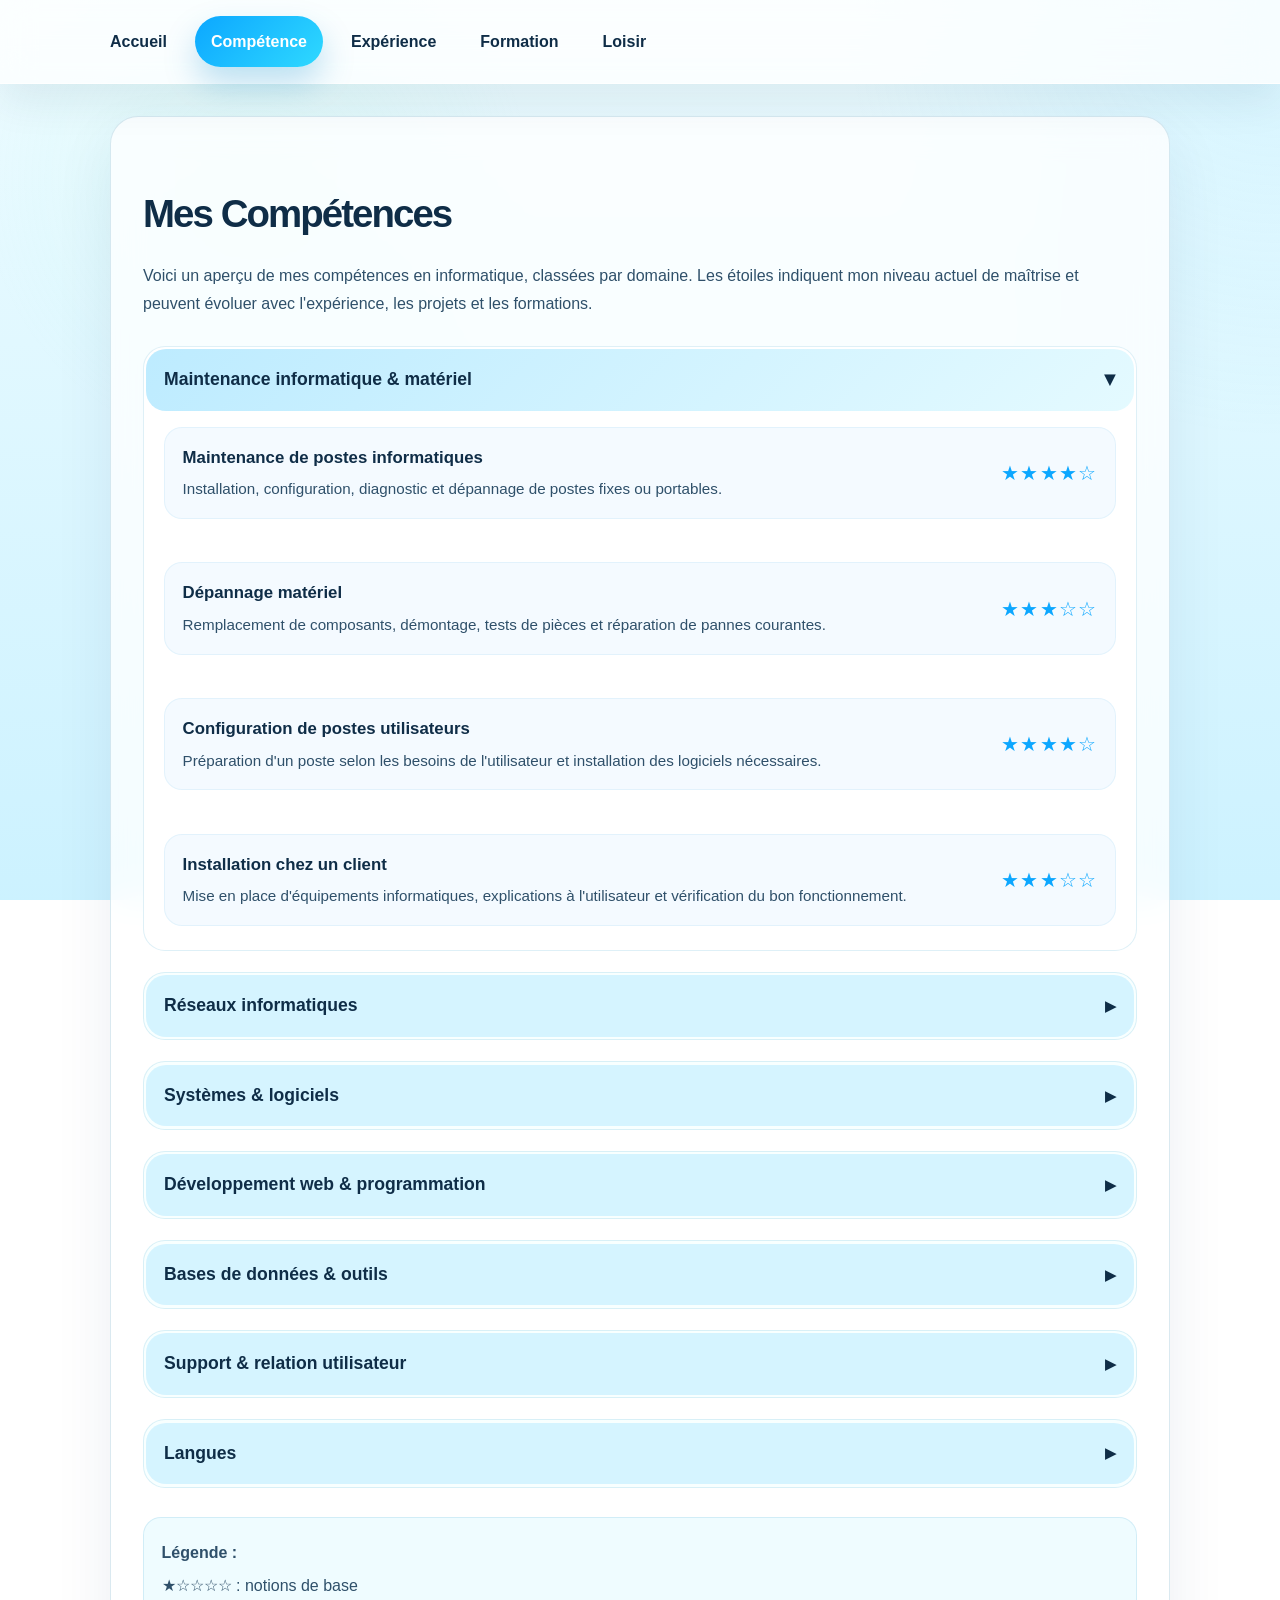
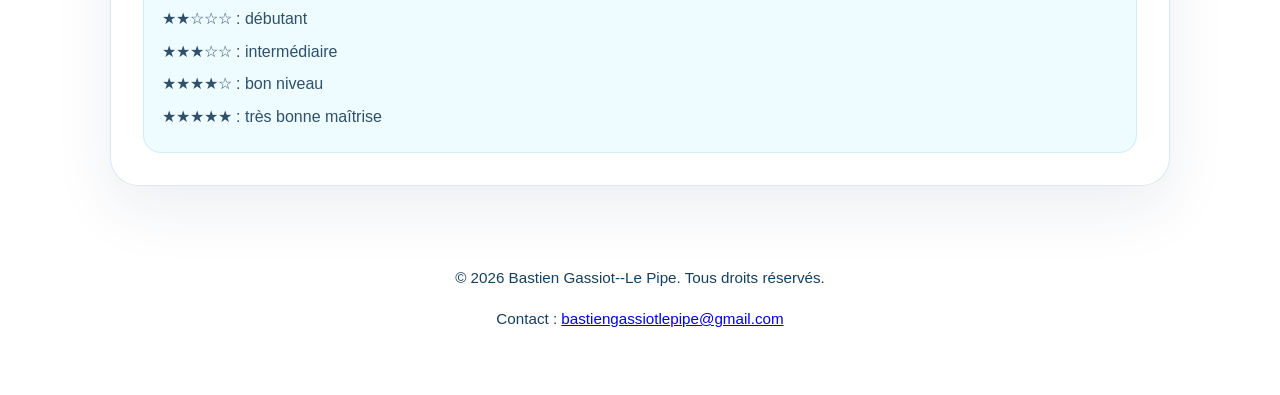
==== commit bf12629c: "Correction nom de famille dans footer" ====
--- a/competence.html
+++ b/competence.html
@@ -280,7 +280,7 @@
         </section>
     </main>
     <footer>
-        <p>&copy; 2026 Bastien Gassiot-Le Pipe. Tous droits réservés.</p>
+        <p>&copy; 2026 Bastien Gassiot--Le Pipe. Tous droits réservés.</p>
 
         <p>
             Contact :
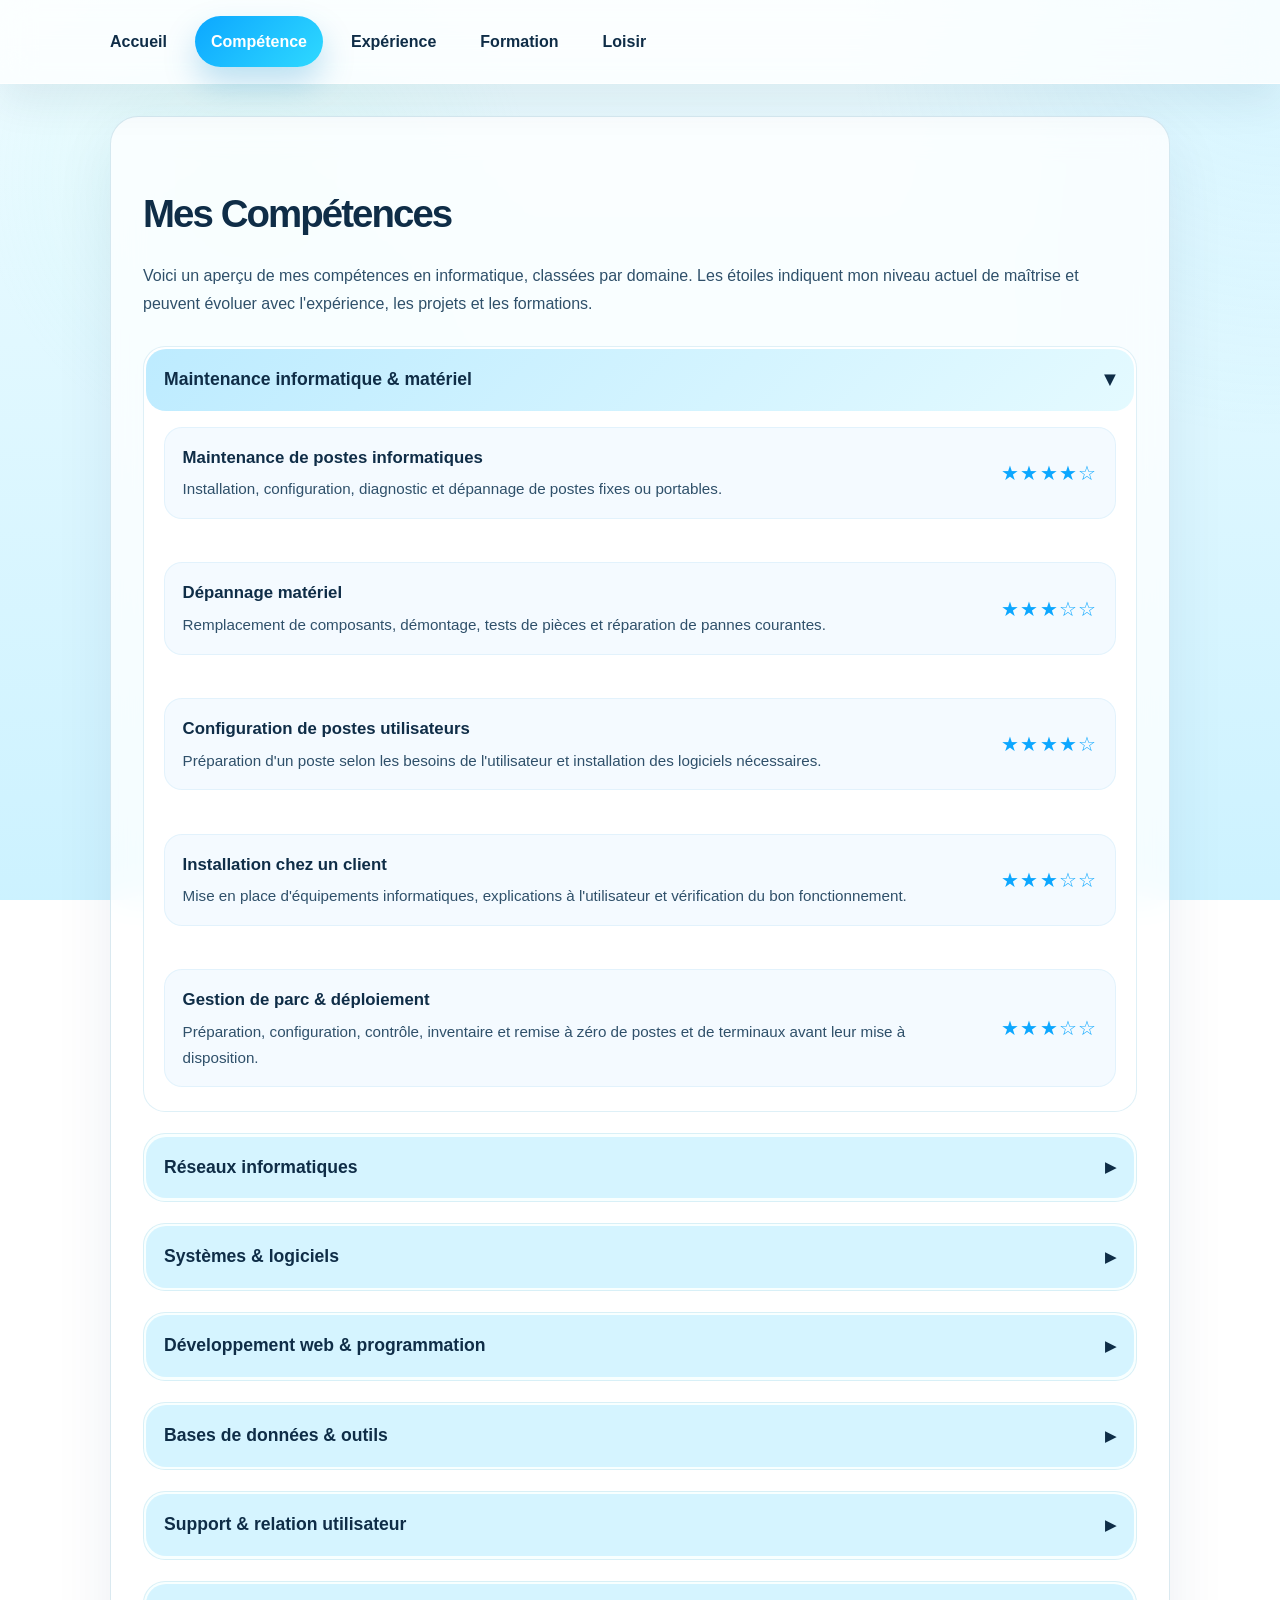
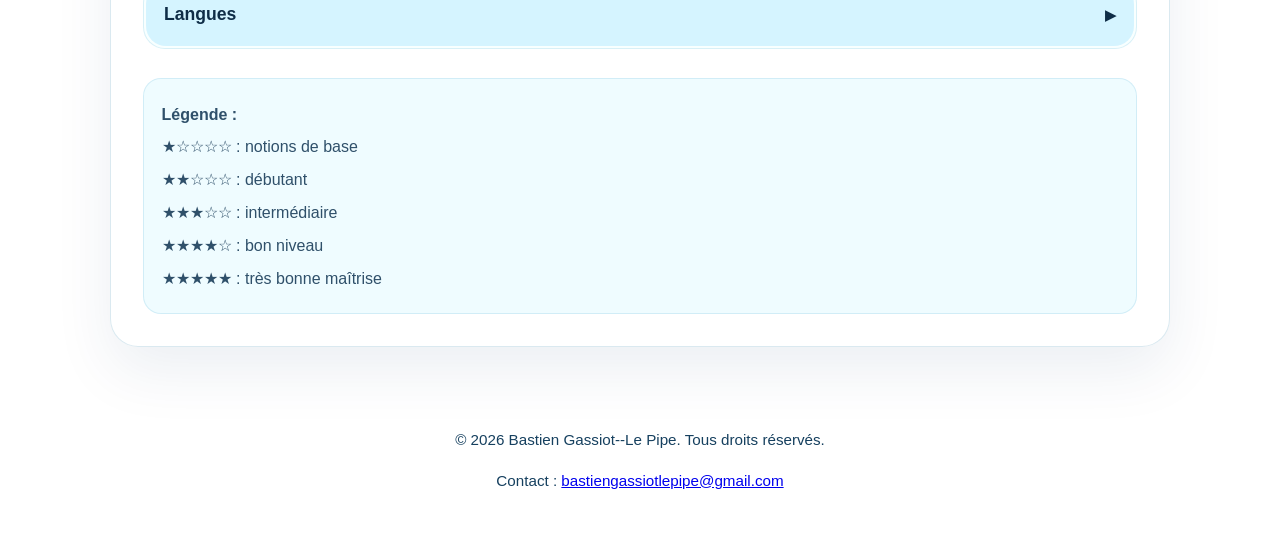
==== commit 4c5a88a6: "Add files via upload" ====
--- a/competence.html
+++ b/competence.html
@@ -62,6 +62,14 @@
                         </div>
                         <div class="stars" aria-label="Niveau à modifier">★★★☆☆</div>
                     </article>
+
+                    <article class="skill-card">
+                        <div>
+                            <h3>Gestion de parc & déploiement</h3>
+                            <p>Préparation, configuration, contrôle, inventaire et remise à zéro de postes et de terminaux avant leur mise à disposition.</p>
+                        </div>
+                        <div class="stars" aria-label="Niveau intermédiaire">★★★☆☆</div>
+                    </article>
                 </div>
             </details>
 
@@ -130,6 +138,30 @@
                         </div>
                         <div class="stars" aria-label="Niveau à modifier">★★★☆☆</div>
                     </article>
+
+                    <article class="skill-card">
+                        <div>
+                            <h3>Jamf Pro</h3>
+                            <p>Enrôlement, gestion, déploiement, mise à jour, effacement et réinitialisation d’iPad.</p>
+                        </div>
+                        <div class="stars" aria-label="Niveau intermédiaire">★★★☆☆</div>
+                    </article>
+
+                    <article class="skill-card">
+                        <div>
+                            <h3>Microsoft Entra ID & MFA</h3>
+                            <p>Accompagnement au déploiement de la double authentification, vérification et validation des configurations utilisateurs.</p>
+                        </div>
+                        <div class="stars" aria-label="Niveau intermédiaire">★★★☆☆</div>
+                    </article>
+
+                    <article class="skill-card">
+                        <div>
+                            <h3>Proxmox</h3>
+                            <p>Déploiement et utilisation de machines virtuelles dans le cadre de projets et de stages.</p>
+                        </div>
+                        <div class="stars" aria-label="Niveau débutant">★★☆☆☆</div>
+                    </article>
                 </div>
             </details>
 
@@ -176,6 +208,30 @@
                         </div>
                         <div class="stars" aria-label="Niveau à modifier">★☆☆☆☆</div>
                     </article>
+
+                    <article class="skill-card">
+                        <div>
+                            <h3>WinDev & WebDev</h3>
+                            <p>Modification d’interfaces, ajout de fonctionnalités, traitement de données et évolution d’applications existantes.</p>
+                        </div>
+                        <div class="stars" aria-label="Niveau intermédiaire">★★★☆☆</div>
+                    </article>
+
+                    <article class="skill-card">
+                        <div>
+                            <h3>Visual Basic</h3>
+                            <p>Modification d’un outil Microsoft Access, correction de requêtes et création de fonctions automatisées.</p>
+                        </div>
+                        <div class="stars" aria-label="Niveau débutant">★★☆☆☆</div>
+                    </article>
+
+                    <article class="skill-card">
+                        <div>
+                            <h3>Python</h3>
+                            <p>Notions de programmation acquises lors de projets d’initiation et d’exercices pratiques.</p>
+                        </div>
+                        <div class="stars" aria-label="Notions de base">★☆☆☆☆</div>
+                    </article>
                 </div>
             </details>
 
@@ -239,8 +295,8 @@
 
                     <article class="skill-card">
                         <div>
-                            <h3>Gestion de tickets</h3>
-                            <p>Suivi de demandes, priorisation, documentation des actions et coordination avec les équipes techniques.</p>
+                            <h3>Gestion de tickets avec Jira</h3>
+                            <p>Suivi de demandes dans Jira, priorisation, documentation des actions et coordination avec les équipes techniques.</p>
                         </div>
                         <div class="stars" aria-label="Niveau à modifier">★★★☆☆</div>
                     </article>
--- a/styles.css
+++ b/styles.css
@@ -371,24 +371,24 @@
     .stars {
         text-align: left;
     }
-
-    .quick-links {
-        display: flex;
-        gap: 1rem;
-        flex-wrap: wrap;
-        margin-top: 2rem;
-    }
-
-    .quick-links a {
-        padding: 0.8rem 1.2rem;
-        border-radius: 999px;
-        background: rgba(0, 178, 255, 0.12);
-        border: 1px solid rgba(0, 178, 255, 0.18);
-        text-decoration: none;
-        font-weight: 600;
-    }
-
-    .quick-links a:hover {
-        background: rgba(0, 178, 255, 0.22);
-    }
-}
+}
+
+.quick-links {
+    display: flex;
+    gap: 1rem;
+    flex-wrap: wrap;
+    margin-top: 2rem;
+}
+
+.quick-links a {
+    padding: 0.8rem 1.2rem;
+    border-radius: 999px;
+    background: rgba(0, 178, 255, 0.12);
+    border: 1px solid rgba(0, 178, 255, 0.18);
+    text-decoration: none;
+    font-weight: 600;
+}
+
+.quick-links a:hover {
+    background: rgba(0, 178, 255, 0.22);
+}
